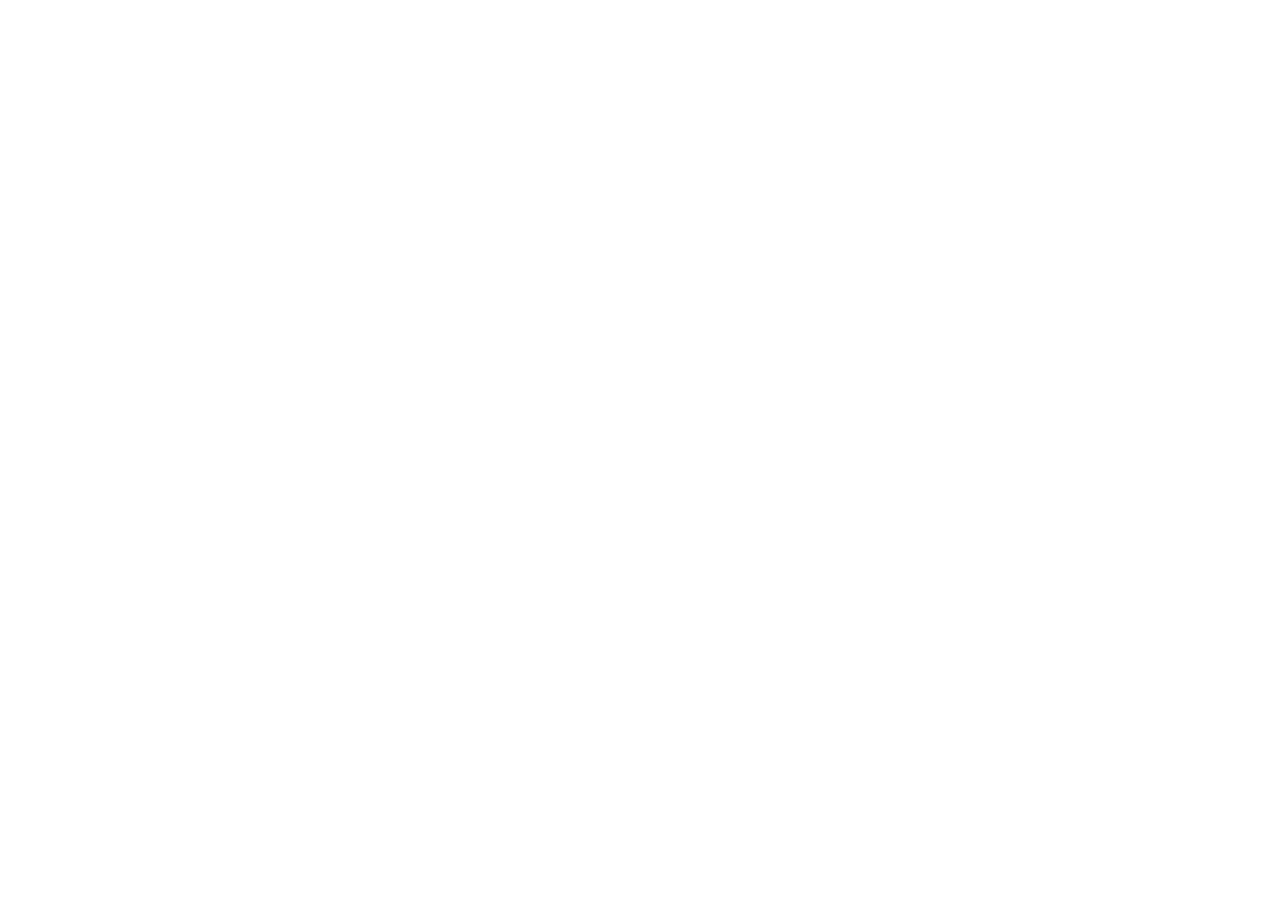
==== Productos/BolsaCultivos.html @ 1a1e8b35 "Update BolsaCultivos.html" ====
<!DOCTYPE html>
<html lang="en">
<head>
    <meta charset="UTF-8">
    <meta name="viewport" content="width=device-width, initial-scale=1.0">
    <title>Bolsas para cultivos</title>
</head>
<body>
    
</body>
</html>
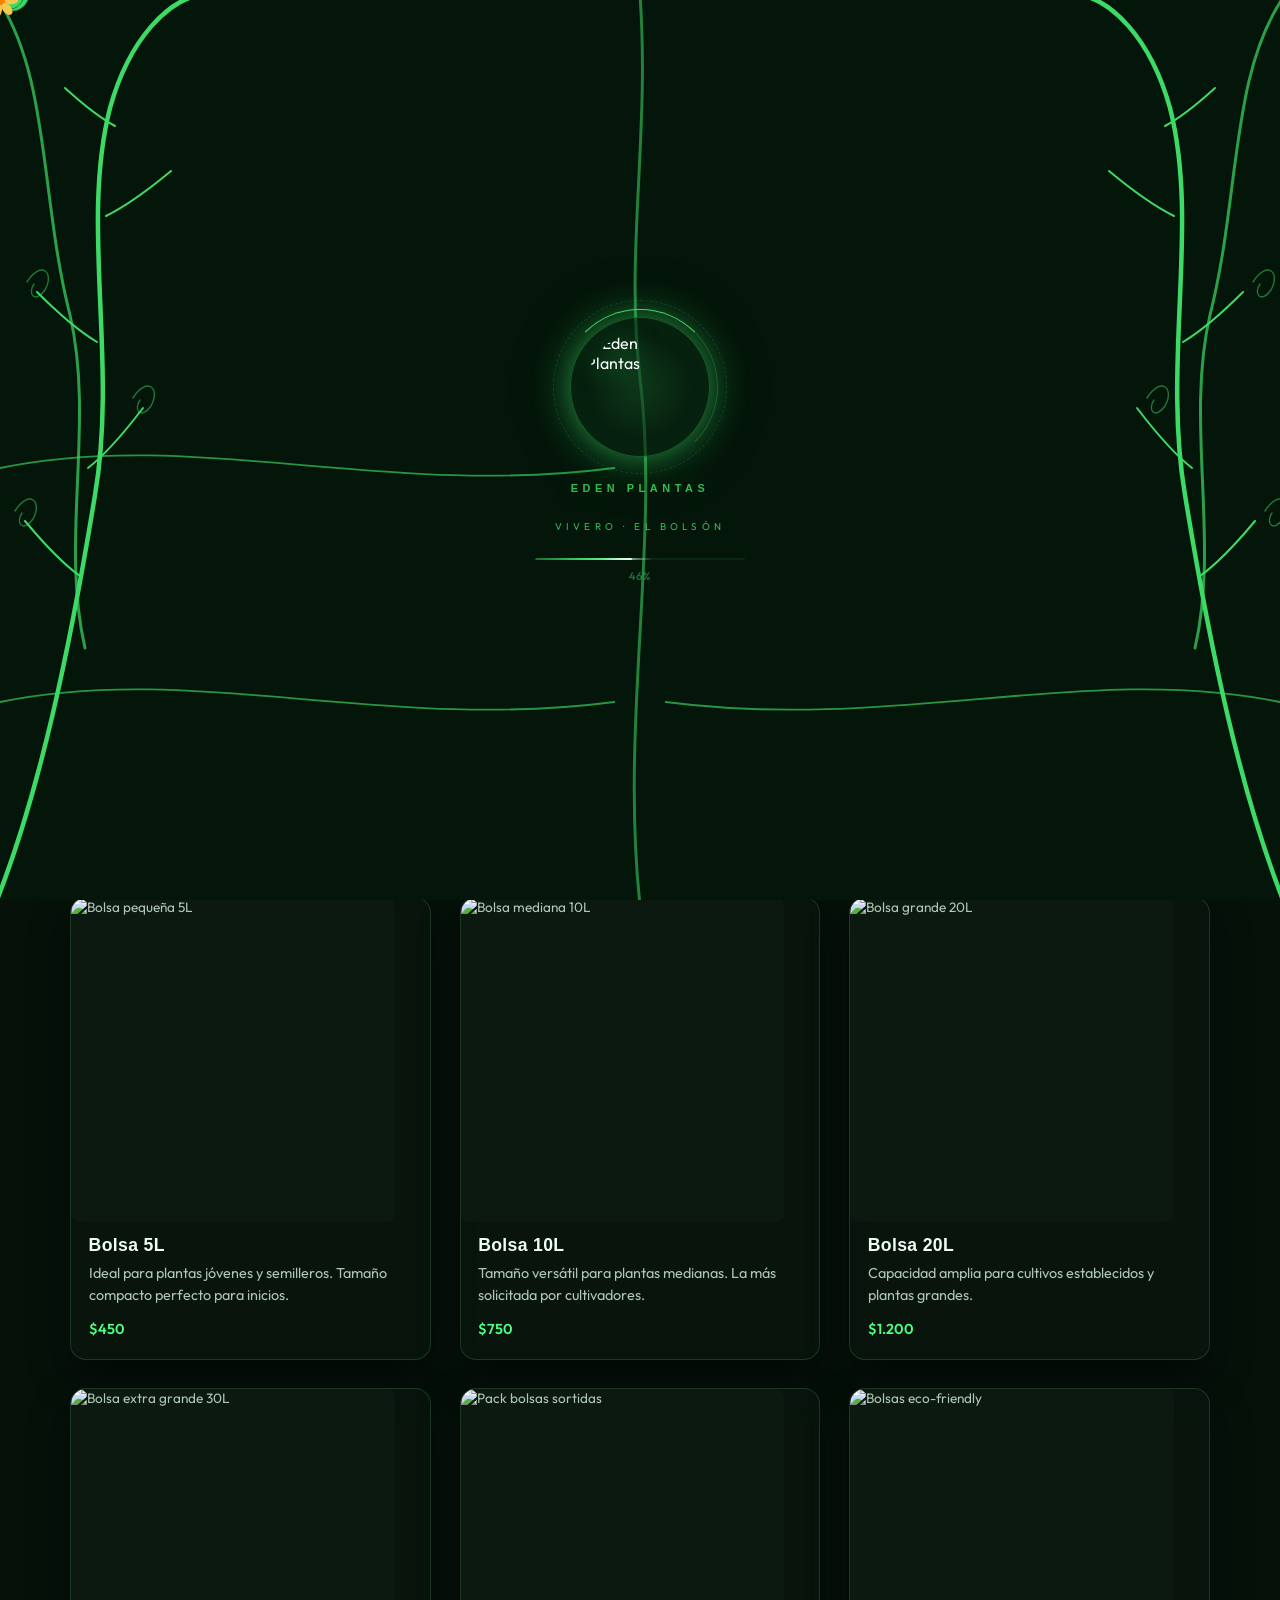
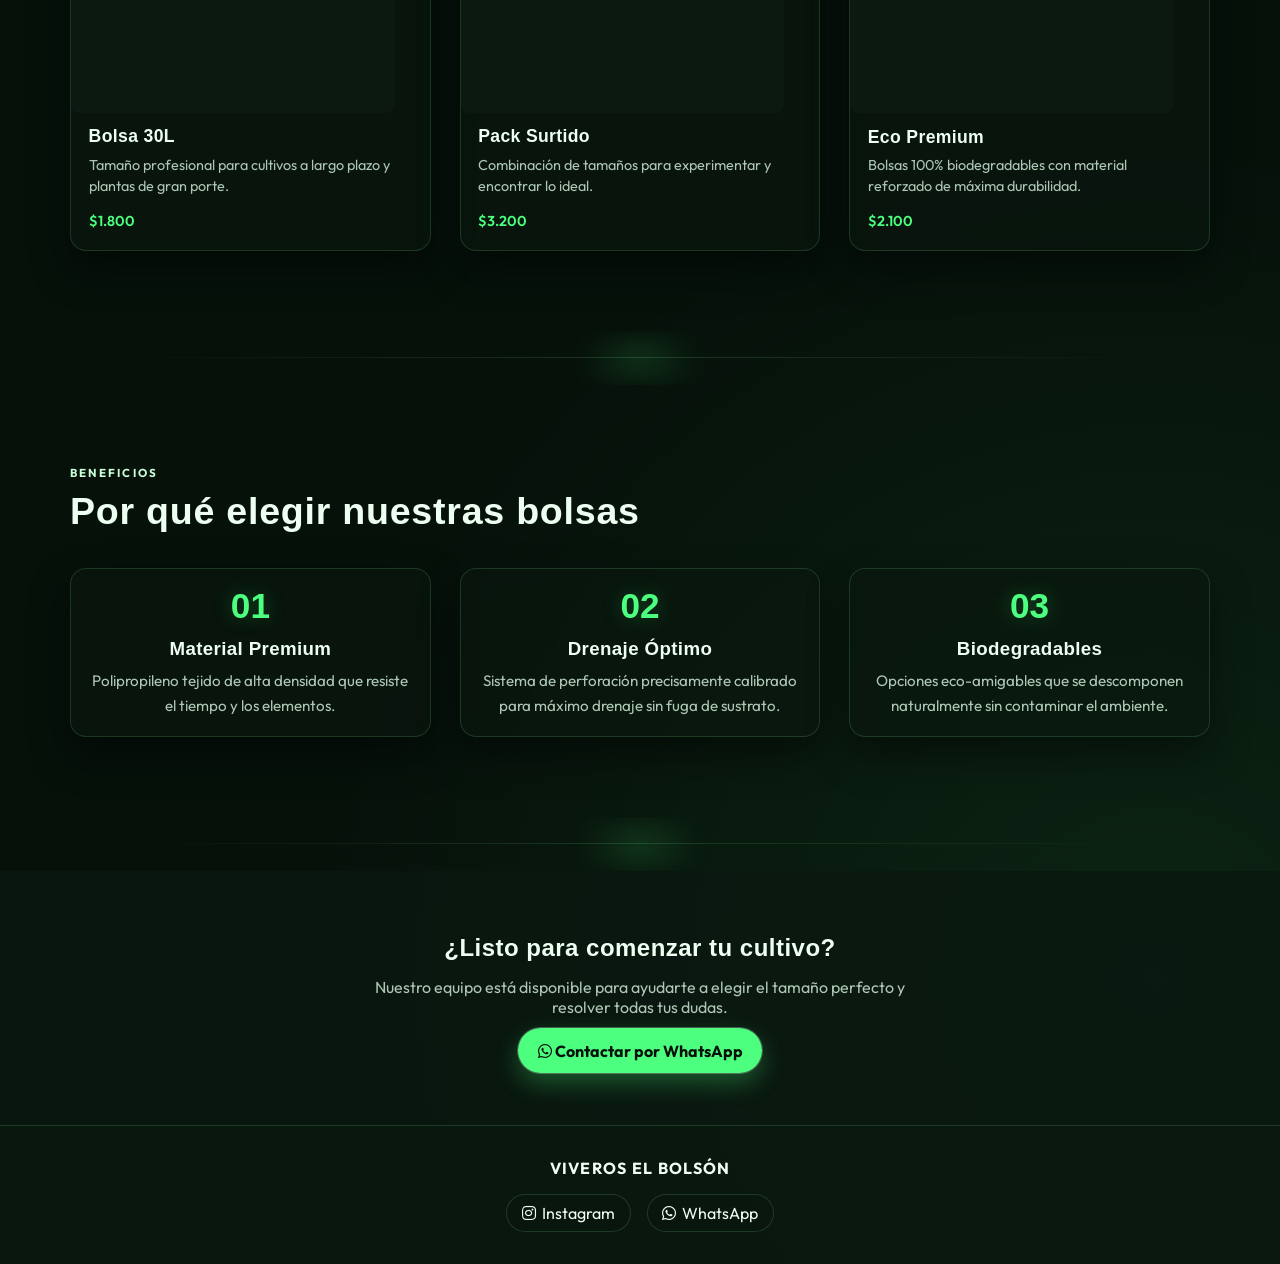
==== commit 66a40e01: "Update BolsaCultivos.html" ====
--- a/Productos/BolsaCultivos.html
+++ b/Productos/BolsaCultivos.html
@@ -1,11 +1,202 @@
 <!DOCTYPE html>
-<html lang="en">
+<html lang="es">
 <head>
-    <meta charset="UTF-8">
-    <meta name="viewport" content="width=device-width, initial-scale=1.0">
-    <title>Bolsas para cultivos</title>
+  <meta charset="UTF-8" />
+  <meta name="viewport" content="width=device-width, initial-scale=1.0" />
+  <meta name="description" content="Bolsas para cultivos - Eden Plantas. Vivero futurista con identidad neon." />
+  <title>Bolsas para Cultivos - Eden Plantas</title>
+  <link rel="preconnect" href="https://fonts.googleapis.com" />
+  <link rel="preconnect" href="https://fonts.gstatic.com" crossorigin />
+  <link href="https://fonts.googleapis.com/css2?family=Outfit:wght@400;500;600;700;800&family=Syncopate:wght@400;700&display=swap" rel="stylesheet" />
+  <link rel="stylesheet" href="../product-pages.css" />
+  <link rel="stylesheet" href="../loader.css" />
+  <link rel="stylesheet" href="https://cdnjs.cloudflare.com/ajax/libs/font-awesome/5.15.3/css/all.min.css" />
 </head>
-<body>
-    
+<body data-theme="dark">
+
+  <!-- Loader -->
+  <div id="loader" aria-live="polite" aria-label="Cargando sitio Eden Plantas"></div>
+
+  <!-- Cursor neon -->
+  <div class="cursor-glow" id="cursorGlow" aria-hidden="true"></div>
+
+  <!-- Header -->
+  <header class="site-header">
+    <div class="header-left">
+      <a href="../index.html" class="back-btn">
+        <i class="fas fa-arrow-left"></i> Volver
+      </a>
+      <div class="brand">
+        <div class="brand-mark">🌿</div>
+        <span class="brand-text">Eden Plantas</span>
+      </div>
+    </div>
+    <a href="https://wa.me/542944312022?text=Hola%2C%20me%20interesa%20conocer%20m%C3%A1s%20sobre%20Bolsas%20para%20cultivos." target="_blank" rel="noopener noreferrer" class="whatsapp-btn ripple-btn">
+      <i class="fab fa-whatsapp"></i> WhatsApp
+    </a>
+  </header>
+
+  <main>
+    <!-- Hero Section -->
+    <section id="inicio" class="hero">
+      <div class="hero-bg parallax-layer" data-parallax-speed="0.12" style="background-image: url('https://images.unsplash.com/photo-1574943320219-553eb213f72d?auto=format&fit=crop&w=2000&q=80');"></div>
+      <div class="hero-overlay"></div>
+      <div class="hero-particles" aria-hidden="true">
+        <span></span><span></span><span></span><span></span><span></span>
+      </div>
+
+      <div class="hero-content reveal show-on-load">
+        <p class="kicker">Bolsas de Cultivos</p>
+        <h1>Cultiva con seguridad</h1>
+        <p>
+          Bolsas biodegradables de alta calidad para el crecimiento óptimo de tus plantas. Diseñadas para facilitar el desarrollo radicular y garantizar drenaje perfecto.
+        </p>
+        <div class="hero-actions">
+          <a href="#productos" class="btn btn-primary ripple-btn">Ver catálogo</a>
+          <a href="https://wa.me/542944312022?text=Hola%2C%20quiero%20hacer%20una%20consulta%20sobre%20las%20bolsas%20de%20cultivos." target="_blank" rel="noopener noreferrer" class="btn btn-ghost ripple-btn">Consultar</a>
+        </div>
+      </div>
+    </section>
+
+    <div class="section-divider" aria-hidden="true"></div>
+
+    <!-- Grid de Productos -->
+    <section id="productos" class="section">
+      <div class="container">
+        <div class="section-head reveal">
+          <p class="kicker">Productos</p>
+          <h2>Nuestra selección de bolsas de cultivo</h2>
+          <p>Diferentes tamaños y capacidades para adaptarse a tus necesidades de cultivo.</p>
+        </div>
+        <div class="product-grid">
+          <!-- Producto 1 -->
+          <a href="#" class="card media-card reveal">
+            <div class="image-placeholder">
+              <img src="https://images.unsplash.com/photo-1558618666-fcd25c85cd64?auto=format&fit=crop&w=500&q=80" alt="Bolsa pequeña 5L">
+            </div>
+            <div class="card-content">
+              <h3>Bolsa 5L</h3>
+              <p>Ideal para plantas jóvenes y semilleros. Tamaño compacto perfecto para inicios.</p>
+              <p style="font-weight: 600; color: var(--neon); margin-top: 0.8rem;">$450</p>
+            </div>
+          </a>
+
+          <!-- Producto 2 -->
+          <a href="#" class="card media-card reveal">
+            <div class="image-placeholder">
+              <img src="https://images.unsplash.com/photo-1558618666-fcd25c85cd64?auto=format&fit=crop&w=500&q=80" alt="Bolsa mediana 10L">
+            </div>
+            <div class="card-content">
+              <h3>Bolsa 10L</h3>
+              <p>Tamaño versátil para plantas medianas. La más solicitada por cultivadores.</p>
+              <p style="font-weight: 600; color: var(--neon); margin-top: 0.8rem;">$750</p>
+            </div>
+          </a>
+
+          <!-- Producto 3 -->
+          <a href="#" class="card media-card reveal">
+            <div class="image-placeholder">
+              <img src="https://images.unsplash.com/photo-1558618666-fcd25c85cd64?auto=format&fit=crop&w=500&q=80" alt="Bolsa grande 20L">
+            </div>
+            <div class="card-content">
+              <h3>Bolsa 20L</h3>
+              <p>Capacidad amplia para cultivos establecidos y plantas grandes.</p>
+              <p style="font-weight: 600; color: var(--neon); margin-top: 0.8rem;">$1.200</p>
+            </div>
+          </a>
+
+          <!-- Producto 4 -->
+          <a href="#" class="card media-card reveal">
+            <div class="image-placeholder">
+              <img src="https://images.unsplash.com/photo-1558618666-fcd25c85cd64?auto=format&fit=crop&w=500&q=80" alt="Bolsa extra grande 30L">
+            </div>
+            <div class="card-content">
+              <h3>Bolsa 30L</h3>
+              <p>Tamaño profesional para cultivos a largo plazo y plantas de gran porte.</p>
+              <p style="font-weight: 600; color: var(--neon); margin-top: 0.8rem;">$1.800</p>
+            </div>
+          </a>
+
+          <!-- Producto 5 -->
+          <a href="#" class="card media-card reveal">
+            <div class="image-placeholder">
+              <img src="https://images.unsplash.com/photo-1558618666-fcd25c85cd64?auto=format&fit=crop&w=500&q=80" alt="Pack bolsas sortidas">
+            </div>
+            <div class="card-content">
+              <h3>Pack Surtido</h3>
+              <p>Combinación de tamaños para experimentar y encontrar lo ideal.</p>
+              <p style="font-weight: 600; color: var(--neon); margin-top: 0.8rem;">$3.200</p>
+            </div>
+          </a>
+
+          <!-- Producto 6 -->
+          <a href="#" class="card media-card reveal">
+            <div class="image-placeholder">
+              <img src="https://images.unsplash.com/photo-1558618666-fcd25c85cd64?auto=format&fit=crop&w=500&q=80" alt="Bolsas eco-friendly">
+            </div>
+            <div class="card-content">
+              <h3>Eco Premium</h3>
+              <p>Bolsas 100% biodegradables con material reforzado de máxima durabilidad.</p>
+              <p style="font-weight: 600; color: var(--neon); margin-top: 0.8rem;">$2.100</p>
+            </div>
+          </a>
+        </div>
+      </div>
+    </section>
+
+    <div class="section-divider" aria-hidden="true"></div>
+
+    <!-- Sección Beneficios -->
+    <section id="beneficios" class="section">
+      <div class="container">
+        <div class="section-head reveal">
+          <p class="kicker">Beneficios</p>
+          <h2>Por qué elegir nuestras bolsas</h2>
+        </div>
+        <div class="benefit-grid">
+          <article class="card benefit-card reveal">
+            <span class="icon">01</span>
+            <h3>Material Premium</h3>
+            <p>Polipropileno tejido de alta densidad que resiste el tiempo y los elementos.</p>
+          </article>
+          <article class="card benefit-card reveal">
+            <span class="icon">02</span>
+            <h3>Drenaje Óptimo</h3>
+            <p>Sistema de perforación precisamente calibrado para máximo drenaje sin fuga de sustrato.</p>
+          </article>
+          <article class="card benefit-card reveal">
+            <span class="icon">03</span>
+            <h3>Biodegradables</h3>
+            <p>Opciones eco-amigables que se descomponen naturalmente sin contaminar el ambiente.</p>
+          </article>
+        </div>
+      </div>
+    </section>
+
+    <div class="section-divider" aria-hidden="true"></div>
+
+    <!-- CTA Final -->
+    <section class="cta-section">
+      <div class="container reveal">
+        <h2>¿Listo para comenzar tu cultivo?</h2>
+        <p>Nuestro equipo está disponible para ayudarte a elegir el tamaño perfecto y resolver todas tus dudas.</p>
+        <a href="https://wa.me/542944312022?text=Hola%2C%20estoy%20interesado%20en%20comprar%20bolsas%20de%20cultivo.%20Me%20gustaría%20conocer%20más%20opciones." target="_blank" rel="noopener noreferrer" class="btn btn-primary ripple-btn">
+          <i class="fab fa-whatsapp"></i> Contactar por WhatsApp
+        </a>
+      </div>
+    </section>
+  </main>
+
+  <!-- Footer -->
+  <footer class="site-footer">
+    <p>VIVEROS EL BOLSÓN</p>
+    <div class="footer-links">
+      <a href="https://instagram.com" target="_blank" rel="noopener noreferrer" class="icon-link"><i class="fab fa-instagram"></i> Instagram</a>
+      <a href="https://wa.me/549244312022" target="_blank" rel="noopener noreferrer" class="icon-link"><i class="fab fa-whatsapp"></i> WhatsApp</a>
+    </div>
+  </footer>
+
+  <script src="../app.js"></script>
+  <script src="../loader.js"></script>
 </body>
 </html>
--- a/product-pages.css
+++ b/product-pages.css
@@ -0,0 +1,710 @@
+/* ═══════════════════════════════════════════════════════════════ */
+/* ESTILOS PARA PÁGINAS INTERNAS DE PRODUCTOS                     */
+/* ═══════════════════════════════════════════════════════════════ */
+
+:root {
+  --bg: #06110a;
+  --bg-soft: #0a1810;
+  --card: rgba(10, 24, 16, 0.62);
+  --text: #ecfff0;
+  --text-soft: #adc7b4;
+  --line: rgba(94, 170, 110, 0.24);
+  --neon: #4dff7f;
+  --neon-soft: rgba(77, 255, 127, 0.28);
+  --shadow: 0 18px 40px rgba(0, 0, 0, 0.45);
+  --radius: 16px;
+  --ease: cubic-bezier(0.4, 0, 0.2, 1);
+}
+
+* {
+  box-sizing: border-box;
+}
+
+html {
+  scroll-behavior: smooth;
+}
+
+body {
+  margin: 0;
+  font-family: "Outfit", sans-serif;
+  color: var(--text);
+  background:
+    radial-gradient(circle at 10% 0%, rgba(79, 255, 132, 0.08), transparent 30%),
+    radial-gradient(circle at 90% 90%, rgba(79, 255, 132, 0.08), transparent 30%),
+    var(--bg);
+  transition: background-color 0.45s var(--ease), color 0.45s var(--ease);
+}
+
+/* ─────────────────────────────────────────────────────────────── */
+/* TIPOGRAFÍA                                                      */
+/* ─────────────────────────────────────────────────────────────── */
+
+h1, h2, h3 {
+  margin: 0;
+  line-height: 1.1;
+  font-family: "Syncopate", sans-serif;
+  letter-spacing: 0.02em;
+}
+
+p {
+  margin: 0;
+}
+
+a {
+  color: inherit;
+  text-decoration: none;
+}
+
+img {
+  display: block;
+  width: 100%;
+}
+
+/* ─────────────────────────────────────────────────────────────── */
+/* SCROLLBAR                                                       */
+/* ─────────────────────────────────────────────────────────────── */
+
+::-webkit-scrollbar {
+  width: 11px;
+}
+
+::-webkit-scrollbar-track {
+  background: var(--bg-soft);
+}
+
+::-webkit-scrollbar-thumb {
+  background: linear-gradient(180deg, var(--neon), rgba(32, 128, 56, 0.8));
+  border-radius: 99px;
+}
+
+/* ─────────────────────────────────────────────────────────────── */
+/* CURSOR NEON                                                     */
+/* ─────────────────────────────────────────────────────────────── */
+
+.cursor-glow {
+  position: fixed;
+  width: 14px;
+  height: 14px;
+  border-radius: 50%;
+  pointer-events: none;
+  background: var(--neon-soft);
+  box-shadow: 0 0 24px var(--neon-soft);
+  transform: translate(-50%, -50%);
+  z-index: 300;
+  opacity: 0;
+}
+
+/* ─────────────────────────────────────────────────────────────── */
+/* HEADER PÁGINAS INTERNAS                                         */
+/* ─────────────────────────────────────────────────────────────── */
+
+.site-header {
+  position: fixed;
+  top: 0;
+  left: 0;
+  right: 0;
+  z-index: 120;
+  display: flex;
+  align-items: center;
+  justify-content: space-between;
+  padding: 0.86rem 1rem;
+  background: color-mix(in srgb, var(--bg) 76%, transparent);
+  backdrop-filter: blur(10px);
+  border-bottom: 1px solid var(--line);
+}
+
+.header-left {
+  display: flex;
+  align-items: center;
+  gap: 1rem;
+}
+
+.back-btn {
+  display: inline-flex;
+  align-items: center;
+  gap: 0.4rem;
+  padding: 0.5rem 0.9rem;
+  border: 1px solid var(--line);
+  background: var(--card);
+  color: var(--text);
+  border-radius: 999px;
+  font: inherit;
+  font-weight: 600;
+  cursor: pointer;
+  transition: all 0.3s var(--ease);
+}
+
+.back-btn:hover {
+  border-color: color-mix(in srgb, var(--neon) 58%, var(--line));
+  box-shadow: 0 0 16px var(--neon-soft);
+  transform: translateY(-2px);
+}
+
+.brand {
+  display: inline-flex;
+  align-items: center;
+  gap: 0.6rem;
+}
+
+.brand-mark {
+  width: 2rem;
+  height: 2rem;
+  border-radius: 50%;
+  display: grid;
+  place-items: center;
+  font-size: 0.68rem;
+  font-weight: 700;
+  background: var(--bg-soft);
+  border: 1px solid var(--line);
+  box-shadow: inset 0 0 0 1px var(--neon-soft);
+}
+
+.brand-text {
+  font-weight: 700;
+  letter-spacing: 0.06em;
+}
+
+.whatsapp-btn {
+  display: inline-flex;
+  align-items: center;
+  gap: 0.4rem;
+  padding: 0.5rem 0.9rem;
+  border: 1px solid var(--line);
+  background: color-mix(in srgb, var(--neon) 12%, var(--card));
+  color: var(--text);
+  border-radius: 999px;
+  font: inherit;
+  font-weight: 600;
+  cursor: pointer;
+  transition: all 0.3s var(--ease);
+}
+
+.whatsapp-btn:hover {
+  border-color: var(--neon);
+  background: color-mix(in srgb, var(--neon) 20%, var(--card));
+  box-shadow: 0 0 20px var(--neon-soft);
+  transform: translateY(-2px);
+}
+
+/* ─────────────────────────────────────────────────────────────── */
+/* HERO SECCIÓN PRODUCTOS                                          */
+/* ─────────────────────────────────────────────────────────────── */
+
+.hero {
+  min-height: 70dvh;
+  position: relative;
+  overflow: hidden;
+  display: grid;
+  align-items: center;
+  padding: 6.3rem 1rem 3.4rem;
+}
+
+.hero-bg {
+  position: absolute;
+  inset: 0;
+  background-size: cover;
+  background-position: center;
+  background-repeat: no-repeat;
+  transform: scale(1.1);
+}
+
+.hero-overlay {
+  position: absolute;
+  inset: 0;
+  background:
+    linear-gradient(130deg, rgba(0, 0, 0, 0.58), rgba(6, 20, 10, 0.58)),
+    linear-gradient(180deg, rgba(50, 255, 120, 0.08), transparent);
+}
+
+.hero-particles {
+  position: absolute;
+  inset: 0;
+  pointer-events: none;
+}
+
+.hero-particles span {
+  position: absolute;
+  width: 4px;
+  height: 4px;
+  border-radius: 50%;
+  background: var(--neon);
+  box-shadow: 0 0 14px var(--neon-soft);
+  opacity: 0.45;
+  animation: particleFloat 6s ease-in-out infinite;
+}
+
+.hero-particles span:nth-child(1) { top: 18%; left: 14%; }
+.hero-particles span:nth-child(2) { top: 28%; right: 22%; animation-delay: 0.5s; }
+.hero-particles span:nth-child(3) { top: 38%; left: 58%; animation-delay: 1s; }
+.hero-particles span:nth-child(4) { top: 64%; right: 18%; animation-delay: 1.5s; }
+.hero-particles span:nth-child(5) { top: 74%; left: 18%; animation-delay: 2s; }
+
+.hero-content {
+  position: relative;
+  z-index: 1;
+  color: #effff3;
+  max-width: 52rem;
+}
+
+.kicker {
+  text-transform: uppercase;
+  letter-spacing: 0.18em;
+  font-size: 0.72rem;
+  font-weight: 700;
+  color: color-mix(in srgb, #fff 70%, var(--neon));
+}
+
+.hero h1 {
+  font-size: clamp(1.8rem, 5vw, 4rem);
+  margin: 0.8rem 0 0.9rem;
+}
+
+.hero p {
+  max-width: 42ch;
+  color: var(--text-soft);
+  margin-bottom: 1.3rem;
+}
+
+.hero-actions {
+  display: flex;
+  flex-wrap: wrap;
+  gap: 0.7rem;
+}
+
+/* ─────────────────────────────────────────────────────────────── */
+/* BOTONES                                                         */
+/* ─────────────────────────────────────────────────────────────── */
+
+.btn {
+  position: relative;
+  overflow: hidden;
+  border-radius: 999px;
+  padding: 0.72rem 1.15rem;
+  border: 1px solid transparent;
+  font-weight: 700;
+  transition:
+    transform 0.35s var(--ease),
+    box-shadow 0.35s var(--ease),
+    border-color 0.35s var(--ease),
+    background-color 0.35s var(--ease);
+  cursor: pointer;
+}
+
+.btn:hover {
+  transform: translateY(-3px);
+}
+
+.btn-primary {
+  color: #06110a;
+  background: var(--neon);
+  box-shadow: 0 0 0 1px rgba(255, 255, 255, 0.25), 0 10px 24px var(--neon-soft);
+}
+
+.btn-primary:hover {
+  box-shadow: 0 0 0 1px rgba(255, 255, 255, 0.4), 0 14px 26px var(--neon-soft), 0 0 20px var(--neon-soft);
+}
+
+.btn-ghost {
+  color: #effff3;
+  background: rgba(255, 255, 255, 0.07);
+  border-color: rgba(240, 255, 244, 0.34);
+}
+
+.btn-ghost:hover {
+  background: rgba(255, 255, 255, 0.17);
+}
+
+.ripple {
+  position: absolute;
+  border-radius: 50%;
+  transform: scale(0);
+  background: rgba(255, 255, 255, 0.6);
+  animation: ripple 0.7s linear;
+  pointer-events: none;
+}
+
+/* ─────────────────────────────────────────────────────────────── */
+/* CONTENEDOR Y GRILLAS                                            */
+/* ─────────────────────────────────────────────────────────────── */
+
+main {
+  width: 100%;
+}
+
+.container {
+  width: min(1140px, 90vw);
+  margin-inline: auto;
+}
+
+.section {
+  padding: 5rem 0;
+}
+
+.section-divider {
+  height: 54px;
+  position: relative;
+  overflow: hidden;
+}
+
+.section-divider::before {
+  content: "";
+  position: absolute;
+  left: 10%;
+  right: 10%;
+  top: 26px;
+  height: 1px;
+  background: linear-gradient(90deg, transparent, var(--line), transparent);
+}
+
+.section-divider::after {
+  content: "";
+  position: absolute;
+  left: 50%;
+  top: 6px;
+  width: 170px;
+  height: 44px;
+  transform: translateX(-50%);
+  background: radial-gradient(circle, var(--neon-soft), transparent 70%);
+  filter: blur(10px);
+  opacity: 0.45;
+}
+
+.section-head {
+  margin-bottom: 2.2rem;
+}
+
+.section-head h2 {
+  margin-top: 0.7rem;
+  font-size: clamp(1.35rem, 4.8vw, 2.35rem);
+  color: var(--text);
+}
+
+.section-head p:last-child {
+  margin-top: 0.65rem;
+  max-width: 58ch;
+  color: var(--text-soft);
+}
+
+/* ─────────────────────────────────────────────────────────────── */
+/* GRID RESPONSIVE DE PRODUCTOS                                    */
+/* ─────────────────────────────────────────────────────────────── */
+
+.product-grid {
+  display: grid;
+  gap: 1.8rem;
+  grid-template-columns: repeat(auto-fit, minmax(280px, 1fr));
+}
+
+@media (min-width: 768px) {
+  .product-grid {
+    grid-template-columns: repeat(auto-fit, minmax(320px, 1fr));
+  }
+}
+
+@media (min-width: 1024px) {
+  .product-grid {
+    grid-template-columns: repeat(3, 1fr);
+  }
+}
+
+/* ─────────────────────────────────────────────────────────────── */
+/* TARJETAS DE PRODUCTO                                            */
+/* ─────────────────────────────────────────────────────────────── */
+
+.card {
+  position: relative;
+  overflow: hidden;
+  border-radius: var(--radius);
+  padding: 1.1rem;
+  background: var(--card);
+  border: 1px solid var(--line);
+  box-shadow: var(--shadow);
+  backdrop-filter: blur(8px);
+  transition: transform 0.4s var(--ease), box-shadow 0.4s var(--ease), border-color 0.4s var(--ease);
+  display: block;
+  color: inherit;
+  text-decoration: none;
+}
+
+.card::before {
+  content: "";
+  position: absolute;
+  inset: 0;
+  border-radius: inherit;
+  border: 1px solid transparent;
+  background:
+    linear-gradient(120deg, transparent, var(--neon-soft), transparent) border-box;
+  -webkit-mask:
+    linear-gradient(#fff 0 0) padding-box,
+    linear-gradient(#fff 0 0);
+  mask:
+    linear-gradient(#fff 0 0) padding-box,
+    linear-gradient(#fff 0 0);
+  -webkit-mask-composite: xor;
+  mask-composite: exclude;
+  opacity: 0;
+  transition: opacity 0.4s var(--ease);
+}
+
+.card::after {
+  content: "";
+  position: absolute;
+  inset: 0;
+  background-image:
+    url("data:image/svg+xml,%3Csvg xmlns='http://www.w3.org/2000/svg' viewBox='0 0 120 120'%3E%3Cpath fill='%234dff7f' d='M108 14C55 19 21 49 12 105c58-9 87-43 96-91z'/%3E%3C/svg%3E"),
+    url("data:image/svg+xml,%3Csvg xmlns='http://www.w3.org/2000/svg' viewBox='0 0 120 120'%3E%3Cpath fill='%234dff7f' d='M101 18C48 25 19 59 16 110c58-6 87-40 85-92z'/%3E%3C/svg%3E");
+  background-repeat: no-repeat;
+  background-position: 84% 20%, 10% 80%;
+  background-size: 72px, 82px;
+  opacity: 0;
+  transform: translateY(8px);
+  transition: opacity 0.45s var(--ease), transform 0.45s var(--ease);
+  pointer-events: none;
+}
+
+.card > * {
+  position: relative;
+  z-index: 2;
+}
+
+.card:hover,
+.card:focus-within {
+  transform: translateY(-7px);
+  border-color: color-mix(in srgb, var(--neon) 58%, var(--line));
+  box-shadow: var(--shadow), 0 0 24px var(--neon-soft);
+}
+
+.card:hover::before,
+.card:focus-within::before {
+  opacity: 0.4;
+}
+
+.card:hover::after,
+.card:focus-within::after {
+  opacity: 0.35;
+  transform: translateY(0);
+}
+
+.media-card {
+  display: flex;
+  flex-direction: column;
+}
+
+.image-placeholder {
+  width: 100%;
+  aspect-ratio: 1 / 1;
+  background: color-mix(in srgb, var(--bg-soft) 90%, rgba(77, 255, 127, 0.1));
+  border-radius: calc(var(--radius) - 8px);
+  margin: -1.1rem -1.1rem 0.9rem;
+  overflow: hidden;
+  display: grid;
+  place-items: center;
+  color: var(--text-soft);
+  font-size: 0.85rem;
+}
+
+.image-placeholder img {
+  width: 100%;
+  height: 100%;
+  object-fit: cover;
+}
+
+.card-content {
+  flex: 1;
+  display: flex;
+  flex-direction: column;
+}
+
+.card-content h3 {
+  font-size: 1.1rem;
+  margin-bottom: 0.5rem;
+}
+
+.card-content p {
+  font-size: 0.9rem;
+  color: var(--text-soft);
+  line-height: 1.5;
+}
+
+/* ─────────────────────────────────────────────────────────────── */
+/* SECCIÓN BENEFICIOS                                              */
+/* ─────────────────────────────────────────────────────────────── */
+
+.benefit-grid {
+  display: grid;
+  gap: 1.8rem;
+  grid-template-columns: repeat(auto-fit, minmax(280px, 1fr));
+}
+
+@media (min-width: 768px) {
+  .benefit-grid {
+    grid-template-columns: repeat(3, 1fr);
+  }
+}
+
+.card.benefit-card {
+  text-align: center;
+}
+
+.card.benefit-card .icon {
+  display: block;
+  font-size: 2.2rem;
+  font-weight: 800;
+  color: var(--neon);
+  text-shadow: 0 0 20px var(--neon-soft);
+  margin-bottom: 0.8rem;
+  font-family: "Syncopate", sans-serif;
+}
+
+.card.benefit-card h3 {
+  margin-bottom: 0.6rem;
+}
+
+.card.benefit-card p {
+  color: var(--text-soft);
+  line-height: 1.6;
+  font-size: 0.95rem;
+}
+
+/* ─────────────────────────────────────────────────────────────── */
+/* SECCIÓN CTA FINAL                                               */
+/* ─────────────────────────────────────────────────────────────── */
+
+.cta-section {
+  background: color-mix(in srgb, var(--bg-soft) 82%, transparent);
+  text-align: center;
+  padding: 4rem 1rem;
+}
+
+.cta-section h2 {
+  margin-bottom: 1rem;
+}
+
+.cta-section p {
+  color: var(--text-soft);
+  margin-bottom: 1.5rem;
+  max-width: 50ch;
+  margin-left: auto;
+  margin-right: auto;
+}
+
+/* ─────────────────────────────────────────────────────────────── */
+/* FOOTER                                                          */
+/* ─────────────────────────────────────────────────────────────── */
+
+.site-footer {
+  padding: 2rem 1rem;
+  background: color-mix(in srgb, var(--bg-soft) 90%, transparent);
+  border-top: 1px solid var(--line);
+  text-align: center;
+}
+
+.site-footer p {
+  font-weight: 700;
+  letter-spacing: 0.08em;
+  margin-bottom: 1rem;
+}
+
+.footer-links {
+  display: flex;
+  flex-wrap: wrap;
+  justify-content: center;
+  gap: 1rem;
+}
+
+.icon-link {
+  display: inline-flex;
+  align-items: center;
+  gap: 0.4rem;
+  padding: 0.5rem 0.9rem;
+  border: 1px solid var(--line);
+  background: var(--card);
+  border-radius: 999px;
+  transition: all 0.3s var(--ease);
+}
+
+.icon-link:hover {
+  border-color: color-mix(in srgb, var(--neon) 58%, var(--line));
+  background: color-mix(in srgb, var(--neon) 12%, var(--card));
+  box-shadow: 0 0 16px var(--neon-soft);
+  transform: translateY(-2px);
+}
+
+.icon-link i {
+  font-size: 1rem;
+}
+
+/* ─────────────────────────────────────────────────────────────── */
+/* ANIMACIONES                                                     */
+/* ─────────────────────────────────────────────────────────────── */
+
+@keyframes particleFloat {
+  0%, 100% {
+    transform: translateY(0) translateX(0);
+    opacity: 0.45;
+  }
+  50% {
+    transform: translateY(-20px) translateX(8px);
+    opacity: 0.8;
+  }
+}
+
+@keyframes ripple {
+  to {
+    transform: scale(4);
+    opacity: 0;
+  }
+}
+
+@keyframes reveal-fade {
+  from {
+    opacity: 0;
+    transform: translateY(20px);
+  }
+  to {
+    opacity: 1;
+    transform: translateY(0);
+  }
+}
+
+/* ─────────────────────────────────────────────────────────────── */
+/* REVEAL EN SCROLL                                                */
+/* ─────────────────────────────────────────────────────────────── */
+
+.reveal {
+  opacity: 0;
+  transform: translateY(20px);
+  transition: opacity 0.8s var(--ease) 0.1s, transform 0.8s var(--ease) 0.1s;
+}
+
+.reveal.is-visible {
+  opacity: 1;
+  transform: translateY(0);
+}
+
+.show-on-load {
+  animation: reveal-fade 0.8s var(--ease) both;
+}
+
+/* ─────────────────────────────────────────────────────────────── */
+/* RESPONSIVE                                                      */
+/* ─────────────────────────────────────────────────────────────── */
+
+@media (max-width: 640px) {
+  .hero {
+    min-height: 60dvh;
+    padding: 5.5rem 1rem 2rem;
+  }
+
+  .hero h1 {
+    font-size: 1.8rem;
+  }
+
+  .section {
+    padding: 3rem 0;
+  }
+
+  .benefit-grid {
+    grid-template-columns: 1fr;
+  }
+}
--- a/loader.css
+++ b/loader.css
@@ -0,0 +1,311 @@
+/* ═══════════════════════════════════════════════════════
+   loader.css — Pantalla de carga: enredadera pantalla completa
+   ═══════════════════════════════════════════════════════ */
+
+:root {
+  --lb:    #04150a;
+  --vc:    #3dda66;
+  --vd:    #1a6b35;
+  --ll:    #9fffc0;
+  --fc:    #f9c74f;
+  --fce:   #f77f00;
+  --tx:    #3dda66;
+  --glow:  rgba(61,218,102,0.55);
+  --glowf: rgba(61,218,102,0.10);
+}
+
+[data-theme="light"] {
+  --lb:    #edf7ee;
+  --vc:    #2d7a3a;
+  --vd:    #1a5226;
+  --ll:    #7dc98a;
+  --tx:    #1a5226;
+  --glow:  rgba(45,122,58,0.4);
+  --glowf: rgba(45,122,58,0.08);
+}
+
+*, *::before, *::after { box-sizing: border-box; margin: 0; padding: 0; }
+
+/* ── CONTENEDOR ─────────────────────────────────────── */
+#loader {
+  position: fixed;
+  inset: 0;
+  z-index: 9999;
+  background: var(--lb);
+  overflow: hidden;
+  display: flex;
+  align-items: center;
+  justify-content: center;
+  transition: opacity 1s ease, visibility 1s ease;
+}
+
+#loader.is-done {
+  opacity: 0;
+  visibility: hidden;
+  pointer-events: none;
+}
+
+/* ── SVG DE ENREDADERA (ocupa toda la pantalla) ─────── */
+#vine-svg {
+  position: absolute;
+  inset: 0;
+  width: 100%;
+  height: 100%;
+  overflow: visible;
+  pointer-events: none;
+}
+
+.vp {
+  fill: none;
+  stroke: var(--vc);
+  stroke-linecap: round;
+  stroke-linejoin: round;
+}
+
+.vl {
+  opacity: 0;
+  transform-box: fill-box;
+  transform-origin: 0% 50%;
+}
+.vl.on {
+  animation: leafPop 0.55s cubic-bezier(0.34,1.56,0.64,1) forwards;
+}
+@keyframes leafPop {
+  from { opacity:0; transform: scale(0.1) rotate(-50deg); }
+  65%  { opacity:1; transform: scale(1.12); }
+  to   { opacity:1; transform: scale(1) rotate(0deg); }
+}
+
+.vf {
+  opacity: 0;
+  transform-box: fill-box;
+  transform-origin: 50% 50%;
+}
+.vf.on {
+  animation: flowerPop 0.65s cubic-bezier(0.34,1.56,0.64,1) forwards,
+             flowerPulse 2.5s ease-in-out 0.7s infinite;
+}
+@keyframes flowerPop {
+  from { opacity:0; transform: scale(0) rotate(-90deg); }
+  60%  { opacity:1; transform: scale(1.2) rotate(8deg); }
+  80%  { transform: scale(0.92) rotate(-3deg); }
+  to   { opacity:1; transform: scale(1) rotate(0deg); }
+}
+@keyframes flowerPulse {
+  0%,100% { transform: scale(1); }
+  50%     { transform: scale(1.08); }
+}
+
+.vz {
+  fill: none;
+  stroke: var(--vc);
+  stroke-linecap: round;
+  opacity: 0;
+}
+.vz.on {
+  animation: tendrilIn 0.6s ease forwards;
+}
+@keyframes tendrilIn {
+  from { opacity:0; stroke-dashoffset: 100; }
+  to   { opacity:0.5; stroke-dashoffset: 0; }
+}
+
+.spore {
+  position: absolute;
+  border-radius: 50%;
+  background: var(--vc);
+  opacity: 0;
+  animation: sporeUp linear infinite;
+}
+@keyframes sporeUp {
+  0%   { opacity:0; transform:translateX(0) translateY(0); }
+  8%   { opacity:0.55; }
+  85%  { opacity:0.2; }
+  100% { opacity:0; transform:translateX(var(--sx,12px)) translateY(-110vh); }
+}
+
+/* ── CENTRO: logo + nombre + barra ─────────────────────
+   El logo ahora es la imagen real en lugar del SVG inline
+   ─────────────────────────────────────────────────────── */
+.ldr-center {
+  position: relative;
+  z-index: 20;
+  display: flex;
+  flex-direction: column;
+  align-items: center;
+  gap: 1.6rem;
+  animation: centerIn 0.9s ease 0.15s both;
+}
+@keyframes centerIn {
+  from { opacity:0; transform:translateY(14px); }
+  to   { opacity:1; transform:translateY(0); }
+}
+
+/* Círculo emblema */
+.ldr-emblem {
+  width: 140px;
+  height: 140px;
+  border-radius: 50%;
+  border: 1.5px solid rgba(61,218,102,0.35);
+  display: flex;
+  align-items: center;
+  justify-content: center;
+  position: relative;
+  background: rgba(4,21,10,0.55);
+  backdrop-filter: blur(6px);
+  box-shadow: 0 0 35px var(--glow), 0 0 80px var(--glowf), inset 0 0 25px var(--glowf);
+  animation: emblemPulse 3.5s ease-in-out infinite;
+}
+@keyframes emblemPulse {
+  0%,100% { box-shadow: 0 0 25px var(--glow), 0 0 60px var(--glowf); }
+  50%     { box-shadow: 0 0 55px var(--glow), 0 0 120px var(--glowf); }
+}
+
+/* Anillo exterior giratorio */
+.ldr-emblem::before {
+  content: '';
+  position: absolute;
+  inset: -9px;
+  border-radius: 50%;
+  border: 1.5px solid transparent;
+  border-top-color: var(--vc);
+  border-right-color: rgba(61,218,102,0.25);
+  animation: spin 2.4s linear infinite;
+}
+/* Segundo anillo punteado, inverso */
+.ldr-emblem::after {
+  content: '';
+  position: absolute;
+  inset: -18px;
+  border-radius: 50%;
+  border: 1px dashed rgba(61,218,102,0.18);
+  animation: spin 7s linear infinite reverse;
+}
+@keyframes spin { to { transform: rotate(360deg); } }
+
+/* ── LOGO REAL ── imagen circular dentro del emblema ── */
+.ldr-logo-img {
+  width: 108px;
+  height: 108px;
+  border-radius: 50%;
+  object-fit: cover;
+  object-position: center;
+  /* Filtro verde neon para integrar con la paleta oscura */
+  filter:
+    drop-shadow(0 0 12px var(--glow))
+    brightness(1.08)
+    saturate(1.15);
+  animation: logoPop 0.8s cubic-bezier(0.34,1.56,0.64,1) 0.2s both,
+             logoFloat 4s ease-in-out 1.2s infinite;
+  display: block;
+}
+@keyframes logoPop {
+  from { opacity:0; transform: scale(0.5) rotate(-15deg); }
+  70%  { transform: scale(1.07) rotate(3deg); }
+  to   { opacity:1; transform: scale(1) rotate(0deg); }
+}
+@keyframes logoFloat {
+  0%,100% { transform: translateY(0px); }
+  50%     { transform: translateY(-4px); }
+}
+
+/* Resplandor ambiental debajo del logo */
+.ldr-glow-ring {
+  position: absolute;
+  width: 160px;
+  height: 160px;
+  border-radius: 50%;
+  background: radial-gradient(circle, rgba(61,218,102,0.18) 0%, transparent 70%);
+  animation: glowBreath 3.5s ease-in-out infinite;
+  pointer-events: none;
+  z-index: -1;
+}
+@keyframes glowBreath {
+  0%,100% { transform: scale(1); opacity: 0.7; }
+  50%     { transform: scale(1.25); opacity: 1; }
+}
+
+/* Nombre del vivero */
+.ldr-brand {
+  font-family: 'Syncopate', sans-serif;
+  font-size: 0.68rem;
+  font-weight: 700;
+  letter-spacing: 0.42em;
+  text-transform: uppercase;
+  color: var(--tx);
+  opacity: 0;
+  text-shadow: 0 0 28px var(--glow);
+  animation: brandIn 1s ease 0.7s forwards;
+}
+@keyframes brandIn {
+  from { opacity:0; letter-spacing:0.12em; }
+  to   { opacity:0.85; letter-spacing:0.42em; }
+}
+
+/* Tagline opcional */
+.ldr-tagline {
+  font-family: 'Outfit', sans-serif;
+  font-size: 0.62rem;
+  font-weight: 400;
+  letter-spacing: 0.18em;
+  color: var(--vc);
+  opacity: 0;
+  text-transform: uppercase;
+  animation: brandIn 1s ease 1.1s forwards;
+}
+
+/* Barra + porcentaje */
+.ldr-bar-wrap {
+  display: flex;
+  flex-direction: column;
+  align-items: center;
+  gap: 0.55rem;
+}
+.ldr-bar-track {
+  width: 210px;
+  height: 2px;
+  background: rgba(61,218,102,0.1);
+  border-radius: 99px;
+  overflow: hidden;
+  position: relative;
+}
+#loaderBar {
+  height: 100%;
+  width: 0%;
+  background: linear-gradient(90deg, var(--vd), var(--vc), var(--ll));
+  border-radius: 99px;
+  transition: width 0.4s cubic-bezier(0.4,0,0.2,1);
+  box-shadow: 0 0 14px var(--glow);
+  position: relative;
+}
+#loaderBar::after {
+  content: '';
+  position: absolute;
+  top: 0; bottom: 0; right: -20px;
+  width: 50px;
+  background: linear-gradient(90deg, transparent, rgba(255,255,255,0.65), transparent);
+  animation: barShimmer 2s ease-in-out infinite;
+}
+@keyframes barShimmer {
+  from { opacity:0; transform:translateX(-30px); }
+  50%  { opacity:1; }
+  to   { opacity:0; transform:translateX(10px); }
+}
+#loaderPct {
+  font-family: 'Outfit', sans-serif;
+  font-size: 0.68rem;
+  font-weight: 600;
+  letter-spacing: 0.12em;
+  color: var(--tx);
+  opacity: 0.45;
+  font-variant-numeric: tabular-nums;
+  min-width: 3.5ch;
+  text-align: center;
+}
+
+/* ── RESPONSIVE ─────────────────────────────────────── */
+@media (max-width: 480px) {
+  .ldr-emblem      { width: 110px; height: 110px; }
+  .ldr-logo-img    { width: 84px; height: 84px; }
+  .ldr-bar-track   { width: 155px; }
+}
